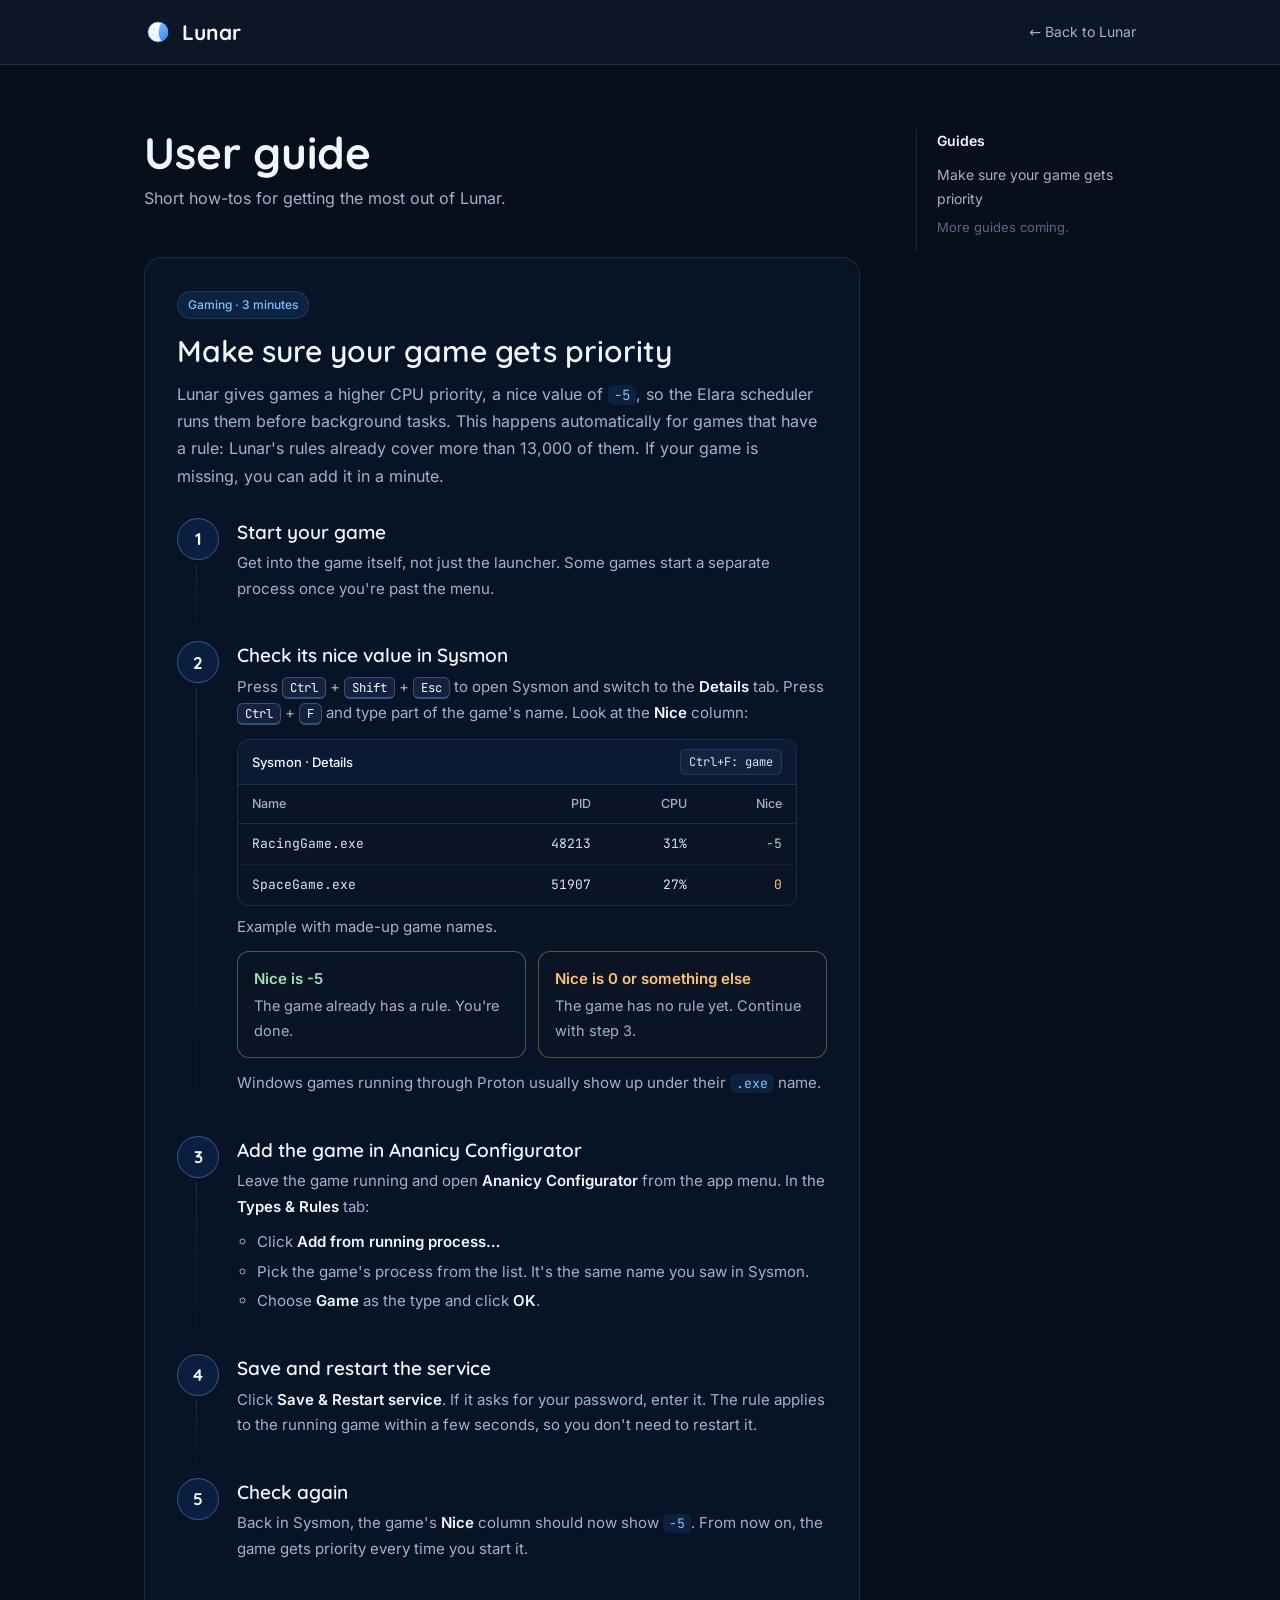
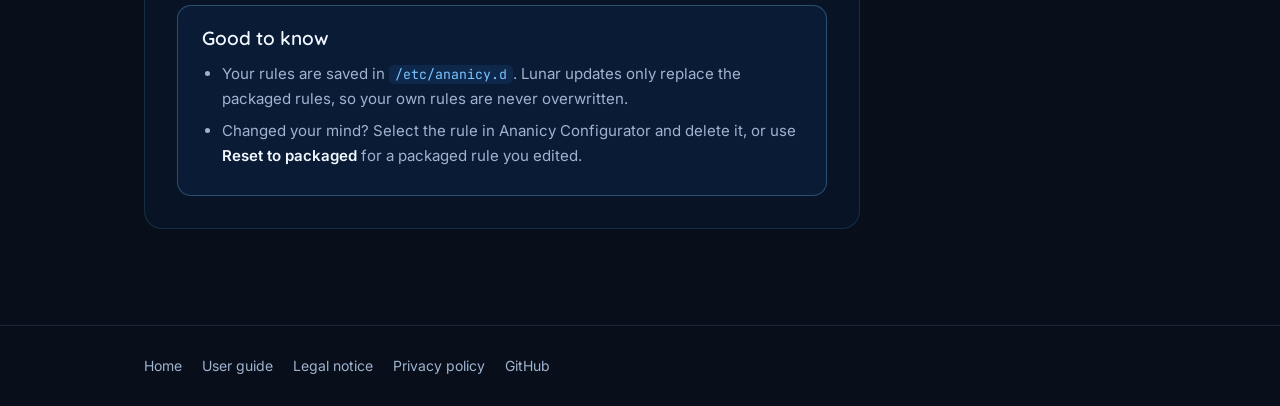
==== guide.html @ 556e2269 "initial commit" ====
<!DOCTYPE html>
<html lang="en">
<head>
<meta charset="utf-8">
<meta name="viewport" content="width=device-width, initial-scale=1">
<title>User guide – Lunar</title>
<meta name="description" content="Short guides for getting the most out of Lunar, starting with making sure your games get CPU priority.">
<meta name="theme-color" content="#0d1626">
<link rel="icon" href="assets/lunar-logo.svg" type="image/svg+xml">
<link rel="stylesheet" href="assets/fonts/fonts.css">
<style>
:root{--ice:#f2f8ff;--frost:#cfe6ff;--sky:#7cc4ff;--blue:#2f80ed;--night:#0d1626;--deep:#080f1b;--line:rgba(124,196,255,.14);--muted:#9fb3cf;--good:#9ce3b5;--warn:#ffc46b}
*{box-sizing:border-box;margin:0;padding:0}
html{scroll-behavior:smooth;scroll-padding-top:24px}
body{background:var(--deep);color:var(--frost);font:16px/1.7 Inter,system-ui,sans-serif;-webkit-font-smoothing:antialiased}
a{color:var(--sky);text-decoration:none}a:hover{color:var(--ice)}
code{font-family:"JetBrains Mono",ui-monospace,monospace;font-size:.88em;color:var(--sky);background:rgba(47,128,237,.12);padding:1px 6px;border-radius:5px}
kbd{font-family:"JetBrains Mono",ui-monospace,monospace;font-size:.82em;color:var(--ice);background:#13233f;border:1px solid rgba(124,196,255,.3);border-bottom-width:2px;padding:1px 7px;border-radius:6px;white-space:nowrap}
b,strong{color:var(--ice);font-weight:600}
.nav{border-bottom:1px solid var(--line);background:var(--night)}
.wrap{max-width:1040px;margin:0 auto;padding:0 24px}
.nav .wrap{display:flex;align-items:center;justify-content:space-between;height:64px}
.brand{display:flex;align-items:center;gap:10px;font:700 21px Quicksand,sans-serif;color:var(--ice)}
.brand img{width:28px;height:28px}
.back{font-size:14px;color:var(--muted)}
main{padding:64px 0 96px}
.layout{display:grid;grid-template-columns:minmax(0,1fr) 220px;gap:56px;align-items:start}
h1{font:700 clamp(32px,5vw,44px)/1.1 Quicksand,sans-serif;color:var(--ice);margin-bottom:8px}
.sub{color:var(--muted);margin-bottom:44px;font-size:16px;max-width:620px}
h2{font:600 clamp(24px,3vw,30px)/1.2 Quicksand,sans-serif;color:var(--ice);margin-bottom:12px}
h3{font:600 19px/1.3 Quicksand,sans-serif;color:var(--ice);margin-bottom:6px}
p{margin-bottom:14px}
.guide{padding:32px;border:1px solid var(--line);border-radius:18px;background:rgba(11,30,63,.3)}
.guide>p{color:var(--muted);max-width:640px}
.tag{display:inline-block;font-size:12px;font-weight:500;color:var(--sky);background:rgba(47,128,237,.14);border:1px solid var(--line);padding:3px 10px;border-radius:999px;margin-bottom:14px}
.steps{list-style:none;counter-reset:s;margin-top:28px;display:grid;gap:4px}
.steps>li{min-width:0;counter-increment:s;position:relative;padding:2px 0 26px 60px}
.steps>li::before{content:counter(s);position:absolute;left:0;top:0;width:40px;height:40px;border-radius:50%;display:grid;place-items:center;font:700 17px Quicksand,sans-serif;color:var(--ice);background:#0b1e3f;border:1px solid rgba(124,196,255,.35)}
.steps>li:not(:last-child)::after{content:"";position:absolute;left:19px;top:46px;bottom:4px;width:1px;background:linear-gradient(var(--line),transparent)}
.steps p{color:var(--muted);font-size:15px;margin-bottom:10px}
.steps ul{color:var(--muted);font-size:15px;padding-left:20px;margin-bottom:10px}
.steps li li{margin-bottom:4px}
/* Sysmon example */
.mock{overflow-x:auto;border:1px solid var(--line);border-radius:12px;overflow:hidden;background:#0a1424;margin:14px 0 8px;max-width:560px}
.mock-bar{display:flex;align-items:center;gap:10px;padding:9px 14px;border-bottom:1px solid var(--line);background:rgba(11,30,63,.6);font-size:13px;color:var(--muted)}
.mock-bar b{font-weight:500}
.mock-bar span{margin-left:auto;font-family:"JetBrains Mono",monospace;font-size:12px;color:var(--frost);background:#13233f;border:1px solid var(--line);border-radius:6px;padding:2px 8px}
table{width:100%;border-collapse:collapse;font-size:14px}
th{font-weight:500;color:var(--muted);text-align:left;padding:8px 14px;border-bottom:1px solid var(--line);font-size:12.5px}
td{padding:9px 14px;border-bottom:1px solid rgba(124,196,255,.07);color:var(--frost);font-family:"JetBrains Mono",monospace;font-size:13px}
tr:last-child td{border-bottom:0}
th.n,td.n{text-align:right}
.good{color:var(--good)}.bad{color:var(--warn)}
.cap{font-size:13px;color:#6f84a3;margin-bottom:14px}
.result{display:grid;grid-template-columns:repeat(2,minmax(0,1fr));gap:12px;margin:12px 0}
.result div{padding:14px 16px;border-radius:12px;border:1px solid var(--line);background:#0a1424;font-size:14.5px;color:var(--muted)}
.result strong{display:block;font-size:15px;margin-bottom:2px}
.result .ok{border-color:rgba(156,227,181,.35)}.result .ok strong{color:var(--good)}
.result .no{border-color:rgba(255,196,107,.35)}.result .no strong{color:var(--warn)}
.tips{margin-top:8px;padding:20px 24px;border-radius:14px;border:1px solid rgba(124,196,255,.3);background:rgba(47,128,237,.08)}
.tips h3{margin-bottom:10px}
.tips ul{padding-left:20px;color:var(--muted);font-size:15px}
.tips li{margin-bottom:6px}
.toc{position:sticky;top:24px;font-size:14px;border-left:1px solid var(--line);padding-left:20px}
.toc b{display:block;margin-bottom:10px}
.toc ol{list-style:none;display:grid;gap:7px}
.toc a{color:var(--muted)}.toc a:hover{color:var(--ice)}
.toc .soon{color:#566a88;font-size:13px;margin-top:6px}
footer{border-top:1px solid var(--line);padding:28px 0;font-size:14px;color:var(--muted)}
footer .wrap{display:flex;gap:20px;flex-wrap:wrap}footer a{color:var(--muted)}footer a:hover{color:var(--ice)}
@media(max-width:860px){.layout{grid-template-columns:minmax(0,1fr)}.toc{display:none}}
@media(max-width:600px){.wrap{padding:0 16px}.guide{padding:20px 14px}.steps>li{padding-left:48px}.result{grid-template-columns:1fr}th,td{padding:8px 10px}th:nth-child(3),td:nth-child(3){display:none}}
</style>
</head>
<body>
<header class="nav"><div class="wrap"><a class="brand" href="index.html"><img src="assets/lunar-logo.svg" alt="">Lunar</a><a class="back" href="index.html">&larr; Back to Lunar</a></div></header>

<main><div class="wrap"><div class="layout"><div>
<h1>User guide</h1>
<p class="sub">Short how-tos for getting the most out of Lunar.</p>

<section class="guide" id="game-priority">
  <span class="tag">Gaming &middot; 3 minutes</span>
  <h2>Make sure your game gets priority</h2>
  <p>Lunar gives games a higher CPU priority, a nice value of <code>-5</code>, so the Elara scheduler runs them before background tasks. This happens automatically for games that have a rule: Lunar's rules already cover more than 13,000 of them. If your game is missing, you can add it in a minute.</p>

  <ol class="steps">
    <li>
      <h3>Start your game</h3>
      <p>Get into the game itself, not just the launcher. Some games start a separate process once you're past the menu.</p>
    </li>
    <li>
      <h3>Check its nice value in Sysmon</h3>
      <p>Press <kbd>Ctrl</kbd> + <kbd>Shift</kbd> + <kbd>Esc</kbd> to open Sysmon and switch to the <b>Details</b> tab. Press <kbd>Ctrl</kbd> + <kbd>F</kbd> and type part of the game's name. Look at the <b>Nice</b> column:</p>
      <div class="mock" aria-label="Example of Sysmon's Details tab">
        <div class="mock-bar"><b>Sysmon &middot; Details</b><span>Ctrl+F: game</span></div>
        <table>
          <thead><tr><th>Name</th><th class="n">PID</th><th class="n">CPU</th><th class="n">Nice</th></tr></thead>
          <tbody>
            <tr><td>RacingGame.exe</td><td class="n">48213</td><td class="n">31%</td><td class="n good">-5</td></tr>
            <tr><td>SpaceGame.exe</td><td class="n">51907</td><td class="n">27%</td><td class="n bad">0</td></tr>
          </tbody>
        </table>
      </div>
      <p class="cap">Example with made-up game names.</p>
      <div class="result">
        <div class="ok"><strong>Nice is -5</strong>The game already has a rule. You're done.</div>
        <div class="no"><strong>Nice is 0 or something else</strong>The game has no rule yet. Continue with step 3.</div>
      </div>
      <p>Windows games running through Proton usually show up under their <code>.exe</code> name.</p>
    </li>
    <li>
      <h3>Add the game in Ananicy Configurator</h3>
      <p>Leave the game running and open <b>Ananicy Configurator</b> from the app menu. In the <b>Types &amp; Rules</b> tab:</p>
      <ul>
        <li>Click <b>Add from running process…</b></li>
        <li>Pick the game's process from the list. It's the same name you saw in Sysmon.</li>
        <li>Choose <b>Game</b> as the type and click <b>OK</b>.</li>
      </ul>
    </li>
    <li>
      <h3>Save and restart the service</h3>
      <p>Click <b>Save &amp; Restart service</b>. If it asks for your password, enter it. The rule applies to the running game within a few seconds, so you don't need to restart it.</p>
    </li>
    <li>
      <h3>Check again</h3>
      <p>Back in Sysmon, the game's <b>Nice</b> column should now show <code>-5</code>. From now on, the game gets priority every time you start it.</p>
    </li>
  </ol>

  <div class="tips">
    <h3>Good to know</h3>
    <ul>
      <li>Your rules are saved in <code>/etc/ananicy.d</code>. Lunar updates only replace the packaged rules, so your own rules are never overwritten.</li>
      <li>Changed your mind? Select the rule in Ananicy Configurator and delete it, or use <b>Reset to packaged</b> for a packaged rule you edited.</li>
    </ul>
  </div>
</section>
</div>

<nav class="toc" aria-label="Guides"><b>Guides</b><ol><li><a href="#game-priority">Make sure your game gets priority</a></li></ol><p class="soon">More guides coming.</p></nav>
</div></div></main>

<footer><div class="wrap"><a href="index.html">Home</a><a href="guide.html">User guide</a><a href="legal-notice.html">Legal notice</a><a href="privacy.html">Privacy policy</a><a href="https://github.com/WhitePeace36/LunarOs" target="_blank" rel="noopener">GitHub</a></div></footer>
</body>
</html>
---- assets/fonts/fonts.css ----
/* Fonts served from this site (no Google requests). SIL Open Font License 1.1, see OFL-*.txt */
@font-face{font-family:'Quicksand';font-style:normal;font-weight:500;font-display:swap;src:url(quicksand-latin-500-normal.woff2) format('woff2');unicode-range:U+0000-00FF,U+0131,U+0152-0153,U+02BB-02BC,U+02C6,U+02DA,U+02DC,U+0304,U+0308,U+0329,U+2000-206F,U+20AC,U+2122,U+2191,U+2193,U+2212,U+2215,U+FEFF,U+FFFD}
@font-face{font-family:'Quicksand';font-style:normal;font-weight:500;font-display:swap;src:url(quicksand-latin-ext-500-normal.woff2) format('woff2');unicode-range:U+0100-02BA,U+02BD-02C5,U+02C7-02CC,U+02CE-02D7,U+02DD-02FF,U+0304,U+0308,U+0329,U+1D00-1DBF,U+1E00-1E9F,U+1EF2-1EFF,U+2020,U+20A0-20AB,U+20AD-20C0,U+2113,U+2C60-2C7F,U+A720-A7FF}
@font-face{font-family:'Quicksand';font-style:normal;font-weight:600;font-display:swap;src:url(quicksand-latin-600-normal.woff2) format('woff2');unicode-range:U+0000-00FF,U+0131,U+0152-0153,U+02BB-02BC,U+02C6,U+02DA,U+02DC,U+0304,U+0308,U+0329,U+2000-206F,U+20AC,U+2122,U+2191,U+2193,U+2212,U+2215,U+FEFF,U+FFFD}
@font-face{font-family:'Quicksand';font-style:normal;font-weight:600;font-display:swap;src:url(quicksand-latin-ext-600-normal.woff2) format('woff2');unicode-range:U+0100-02BA,U+02BD-02C5,U+02C7-02CC,U+02CE-02D7,U+02DD-02FF,U+0304,U+0308,U+0329,U+1D00-1DBF,U+1E00-1E9F,U+1EF2-1EFF,U+2020,U+20A0-20AB,U+20AD-20C0,U+2113,U+2C60-2C7F,U+A720-A7FF}
@font-face{font-family:'Quicksand';font-style:normal;font-weight:700;font-display:swap;src:url(quicksand-latin-700-normal.woff2) format('woff2');unicode-range:U+0000-00FF,U+0131,U+0152-0153,U+02BB-02BC,U+02C6,U+02DA,U+02DC,U+0304,U+0308,U+0329,U+2000-206F,U+20AC,U+2122,U+2191,U+2193,U+2212,U+2215,U+FEFF,U+FFFD}
@font-face{font-family:'Quicksand';font-style:normal;font-weight:700;font-display:swap;src:url(quicksand-latin-ext-700-normal.woff2) format('woff2');unicode-range:U+0100-02BA,U+02BD-02C5,U+02C7-02CC,U+02CE-02D7,U+02DD-02FF,U+0304,U+0308,U+0329,U+1D00-1DBF,U+1E00-1E9F,U+1EF2-1EFF,U+2020,U+20A0-20AB,U+20AD-20C0,U+2113,U+2C60-2C7F,U+A720-A7FF}
@font-face{font-family:'Inter';font-style:normal;font-weight:400;font-display:swap;src:url(inter-latin-400-normal.woff2) format('woff2');unicode-range:U+0000-00FF,U+0131,U+0152-0153,U+02BB-02BC,U+02C6,U+02DA,U+02DC,U+0304,U+0308,U+0329,U+2000-206F,U+20AC,U+2122,U+2191,U+2193,U+2212,U+2215,U+FEFF,U+FFFD}
@font-face{font-family:'Inter';font-style:normal;font-weight:400;font-display:swap;src:url(inter-latin-ext-400-normal.woff2) format('woff2');unicode-range:U+0100-02BA,U+02BD-02C5,U+02C7-02CC,U+02CE-02D7,U+02DD-02FF,U+0304,U+0308,U+0329,U+1D00-1DBF,U+1E00-1E9F,U+1EF2-1EFF,U+2020,U+20A0-20AB,U+20AD-20C0,U+2113,U+2C60-2C7F,U+A720-A7FF}
@font-face{font-family:'Inter';font-style:normal;font-weight:500;font-display:swap;src:url(inter-latin-500-normal.woff2) format('woff2');unicode-range:U+0000-00FF,U+0131,U+0152-0153,U+02BB-02BC,U+02C6,U+02DA,U+02DC,U+0304,U+0308,U+0329,U+2000-206F,U+20AC,U+2122,U+2191,U+2193,U+2212,U+2215,U+FEFF,U+FFFD}
@font-face{font-family:'Inter';font-style:normal;font-weight:500;font-display:swap;src:url(inter-latin-ext-500-normal.woff2) format('woff2');unicode-range:U+0100-02BA,U+02BD-02C5,U+02C7-02CC,U+02CE-02D7,U+02DD-02FF,U+0304,U+0308,U+0329,U+1D00-1DBF,U+1E00-1E9F,U+1EF2-1EFF,U+2020,U+20A0-20AB,U+20AD-20C0,U+2113,U+2C60-2C7F,U+A720-A7FF}
@font-face{font-family:'Inter';font-style:normal;font-weight:600;font-display:swap;src:url(inter-latin-600-normal.woff2) format('woff2');unicode-range:U+0000-00FF,U+0131,U+0152-0153,U+02BB-02BC,U+02C6,U+02DA,U+02DC,U+0304,U+0308,U+0329,U+2000-206F,U+20AC,U+2122,U+2191,U+2193,U+2212,U+2215,U+FEFF,U+FFFD}
@font-face{font-family:'Inter';font-style:normal;font-weight:600;font-display:swap;src:url(inter-latin-ext-600-normal.woff2) format('woff2');unicode-range:U+0100-02BA,U+02BD-02C5,U+02C7-02CC,U+02CE-02D7,U+02DD-02FF,U+0304,U+0308,U+0329,U+1D00-1DBF,U+1E00-1E9F,U+1EF2-1EFF,U+2020,U+20A0-20AB,U+20AD-20C0,U+2113,U+2C60-2C7F,U+A720-A7FF}
@font-face{font-family:'JetBrains Mono';font-style:normal;font-weight:400;font-display:swap;src:url(jetbrains-mono-latin-400-normal.woff2) format('woff2');unicode-range:U+0000-00FF,U+0131,U+0152-0153,U+02BB-02BC,U+02C6,U+02DA,U+02DC,U+0304,U+0308,U+0329,U+2000-206F,U+20AC,U+2122,U+2191,U+2193,U+2212,U+2215,U+FEFF,U+FFFD}
@font-face{font-family:'JetBrains Mono';font-style:normal;font-weight:400;font-display:swap;src:url(jetbrains-mono-latin-ext-400-normal.woff2) format('woff2');unicode-range:U+0100-02BA,U+02BD-02C5,U+02C7-02CC,U+02CE-02D7,U+02DD-02FF,U+0304,U+0308,U+0329,U+1D00-1DBF,U+1E00-1E9F,U+1EF2-1EFF,U+2020,U+20A0-20AB,U+20AD-20C0,U+2113,U+2C60-2C7F,U+A720-A7FF}
@font-face{font-family:'JetBrains Mono';font-style:normal;font-weight:500;font-display:swap;src:url(jetbrains-mono-latin-500-normal.woff2) format('woff2');unicode-range:U+0000-00FF,U+0131,U+0152-0153,U+02BB-02BC,U+02C6,U+02DA,U+02DC,U+0304,U+0308,U+0329,U+2000-206F,U+20AC,U+2122,U+2191,U+2193,U+2212,U+2215,U+FEFF,U+FFFD}
@font-face{font-family:'JetBrains Mono';font-style:normal;font-weight:500;font-display:swap;src:url(jetbrains-mono-latin-ext-500-normal.woff2) format('woff2');unicode-range:U+0100-02BA,U+02BD-02C5,U+02C7-02CC,U+02CE-02D7,U+02DD-02FF,U+0304,U+0308,U+0329,U+1D00-1DBF,U+1E00-1E9F,U+1EF2-1EFF,U+2020,U+20A0-20AB,U+20AD-20C0,U+2113,U+2C60-2C7F,U+A720-A7FF}
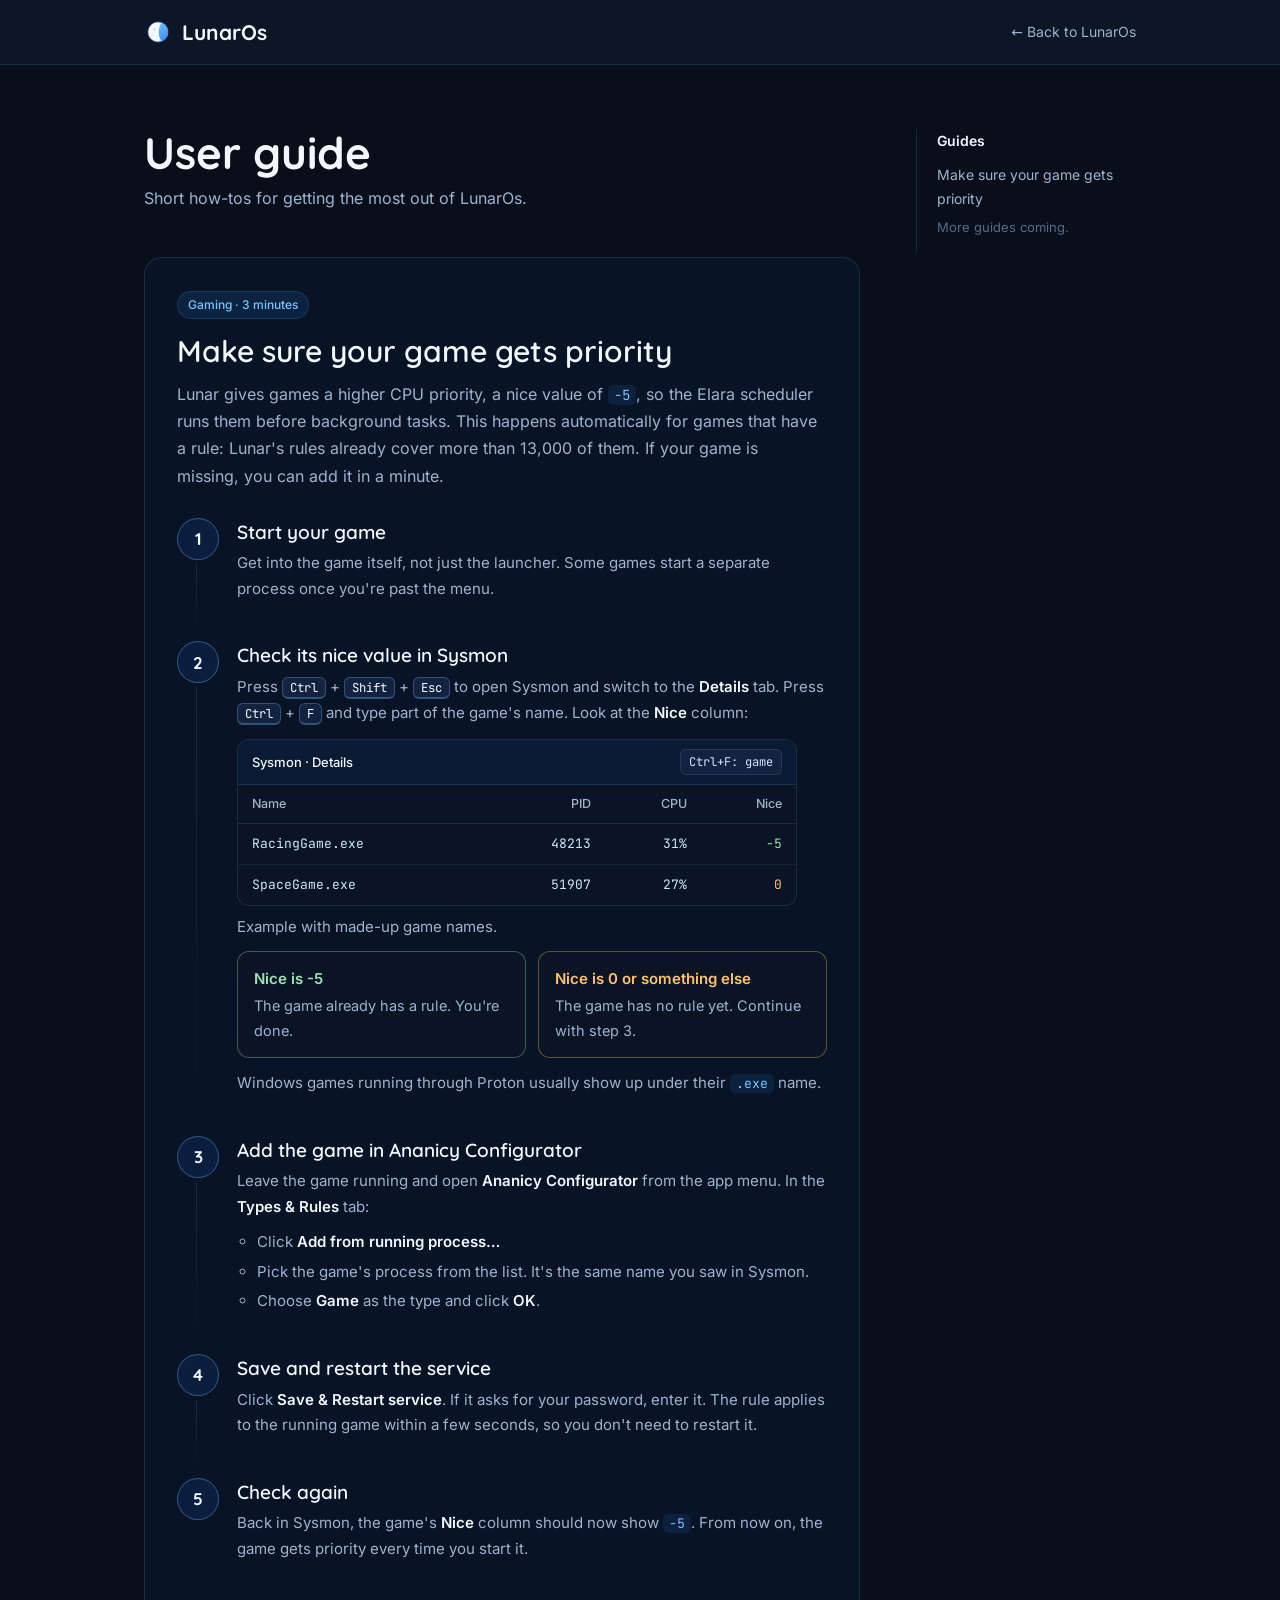
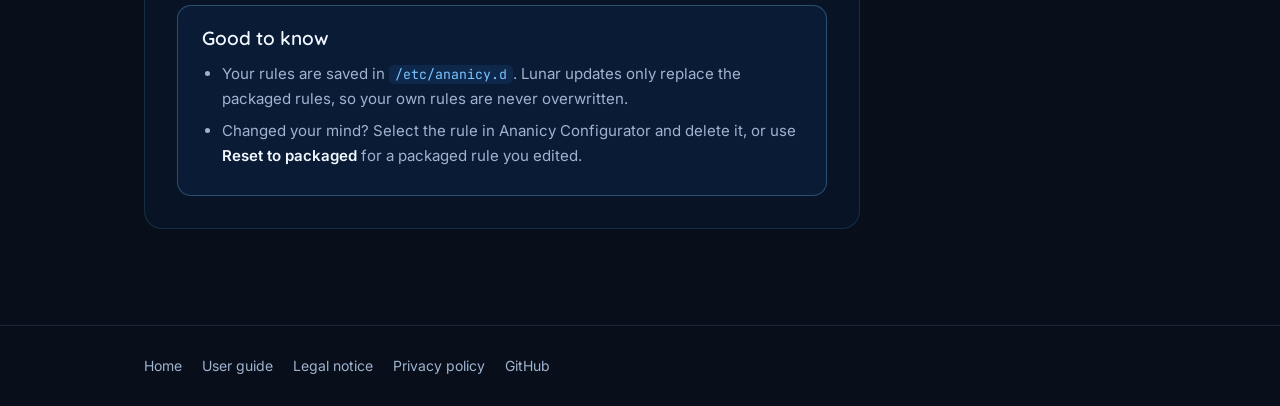
==== commit c36dadb5: "Rename name to full distro name" ====
--- a/guide.html
+++ b/guide.html
@@ -3,8 +3,8 @@
 <head>
 <meta charset="utf-8">
 <meta name="viewport" content="width=device-width, initial-scale=1">
-<title>User guide – Lunar</title>
-<meta name="description" content="Short guides for getting the most out of Lunar, starting with making sure your games get CPU priority.">
+<title>User guide – LunarOs</title>
+<meta name="description" content="Short guides for getting the most out of LunarOs, starting with making sure your games get CPU priority.">
 <meta name="theme-color" content="#0d1626">
 <link rel="icon" href="assets/lunar-logo.svg" type="image/svg+xml">
 <link rel="stylesheet" href="assets/fonts/fonts.css">
@@ -73,11 +73,11 @@
 </style>
 </head>
 <body>
-<header class="nav"><div class="wrap"><a class="brand" href="index.html"><img src="assets/lunar-logo.svg" alt="">Lunar</a><a class="back" href="index.html">&larr; Back to Lunar</a></div></header>
+<header class="nav"><div class="wrap"><a class="brand" href="index.html"><img src="assets/lunar-logo.svg" alt="">LunarOs</a><a class="back" href="index.html">&larr; Back to LunarOs</a></div></header>
 
 <main><div class="wrap"><div class="layout"><div>
 <h1>User guide</h1>
-<p class="sub">Short how-tos for getting the most out of Lunar.</p>
+<p class="sub">Short how-tos for getting the most out of LunarOs.</p>
 
 <section class="guide" id="game-priority">
   <span class="tag">Gaming &middot; 3 minutes</span>
